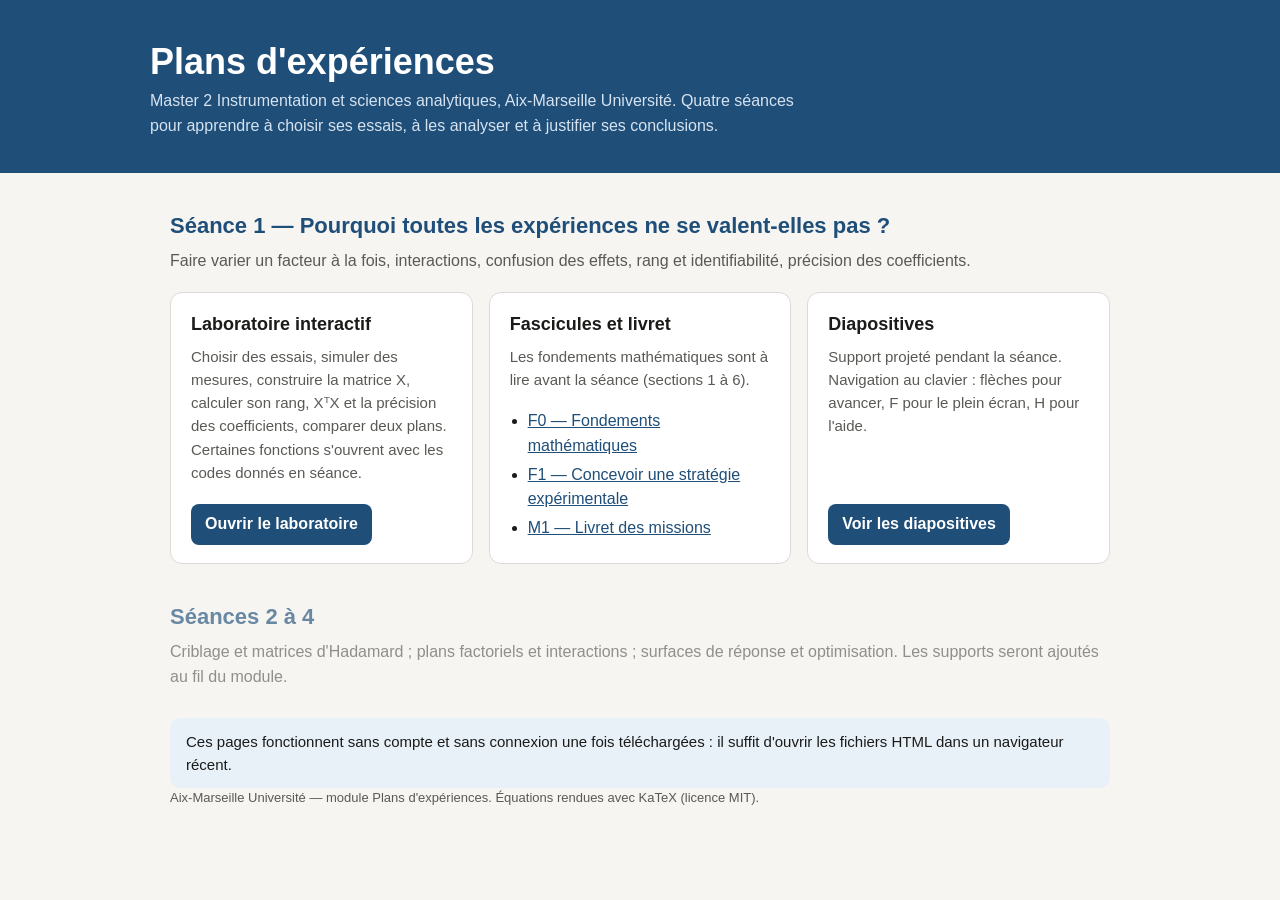
==== index.html @ aa1a0a51 "Séance 1 : diapositives, laboratoire interactif et fascicules Site étudiant du module « Plans d'expé" ====
<!doctype html>
<html lang="fr">
<head>
<meta charset="utf-8">
<meta name="viewport" content="width=device-width, initial-scale=1">
<title>Plans d'expériences — M2 Instrumentation</title>
<style>
  :root { color-scheme: light; --bg: #f6f5f2; --card: #fff; --ink: #1b1b1a; --muted: #5a5955; --line: #dcdad4; --brand: #1f4e79; --brand-soft: #e8f0f8; --accent: #b5591b; }
  @media (prefers-color-scheme: dark) {
    :root { color-scheme: dark; --bg: #18191b; --card: #222326; --ink: #ecebe7; --muted: #b3b1aa; --line: #3a3b3e; --brand: #8fb8e3; --brand-soft: #22303f; --accent: #e8955a; }
  }
  * { box-sizing: border-box; }
  body { margin: 0; background: var(--bg); color: var(--ink); font: 16px/1.55 "Segoe UI", "Helvetica Neue", Arial, sans-serif; }
  header { background: #1f4e79; color: #fff; padding: 40px 20px 34px; }
  .wrap { max-width: 980px; margin: 0 auto; padding: 0 20px; }
  header .wrap { padding: 0; }
  header p { margin: 6px 0 0; color: #d6e3f0; max-width: 680px; }
  h1 { margin: 0; font-size: clamp(26px, 4vw, 36px); line-height: 1.2; }
  h2 { font-size: 22px; margin: 36px 0 6px; color: var(--brand); }
  .lead { color: var(--muted); margin: 0 0 18px; }
  .grid { display: grid; grid-template-columns: repeat(auto-fit, minmax(260px, 1fr)); gap: 16px; }
  .card { background: var(--card); border: 1px solid var(--line); border-radius: 12px; padding: 18px 20px; display: flex; flex-direction: column; }
  .card h3 { margin: 0 0 6px; font-size: 18px; }
  .card p { margin: 0 0 14px; color: var(--muted); font-size: 15px; flex: 1; }
  .card a.btn { align-self: flex-start; background: var(--brand); color: var(--card); text-decoration: none; padding: 8px 14px; border-radius: 8px; font-weight: 600; }
  .card ul { margin: 0; padding-left: 18px; }
  .card li { margin: 4px 0; }
  a { color: var(--brand); }
  .later { opacity: .65; }
  .note { background: var(--brand-soft); border-radius: 10px; padding: 12px 16px; margin-top: 28px; font-size: 15px; }
  footer { color: var(--muted); font-size: 13px; padding: 30px 0 40px; }
</style>
</head>
<body>
<header>
  <div class="wrap">
    <h1>Plans d'expériences</h1>
    <p>Master 2 Instrumentation et sciences analytiques, Aix-Marseille Université. Quatre séances pour apprendre à choisir ses essais, à les analyser et à justifier ses conclusions.</p>
  </div>
</header>
<main class="wrap">
  <h2>Séance 1 — Pourquoi toutes les expériences ne se valent-elles pas ?</h2>
  <p class="lead">Faire varier un facteur à la fois, interactions, confusion des effets, rang et identifiabilité, précision des coefficients.</p>
  <div class="grid">
    <div class="card">
      <h3>Laboratoire interactif</h3>
      <p>Choisir des essais, simuler des mesures, construire la matrice X, calculer son rang, XᵀX et la précision des coefficients, comparer deux plans. Certaines fonctions s'ouvrent avec les codes donnés en séance.</p>
      <a class="btn" href="session_01/simulations/index.html">Ouvrir le laboratoire</a>
    </div>
    <div class="card">
      <h3>Fascicules et livret</h3>
      <p>Les fondements mathématiques sont à lire avant la séance (sections 1 à 6).</p>
      <ul>
        <li><a href="session_01/documents/F0_fondements_mathematiques.pdf">F0 — Fondements mathématiques</a></li>
        <li><a href="session_01/documents/F1_strategie_experimentale.pdf">F1 — Concevoir une stratégie expérimentale</a></li>
        <li><a href="session_01/documents/M1_livret_missions.pdf">M1 — Livret des missions</a></li>
      </ul>
    </div>
    <div class="card">
      <h3>Diapositives</h3>
      <p>Support projeté pendant la séance. Navigation au clavier : flèches pour avancer, F pour le plein écran, H pour l'aide.</p>
      <a class="btn" href="session_01/slides/S1_slides.html">Voir les diapositives</a>
    </div>
  </div>

  <h2 class="later">Séances 2 à 4</h2>
  <p class="lead later">Criblage et matrices d'Hadamard ; plans factoriels et interactions ; surfaces de réponse et optimisation. Les supports seront ajoutés au fil du module.</p>

  <div class="note">Ces pages fonctionnent sans compte et sans connexion une fois téléchargées : il suffit d'ouvrir les fichiers HTML dans un navigateur récent.</div>
</main>
<footer class="wrap">Aix-Marseille Université — module Plans d'expériences. Équations rendues avec KaTeX (licence MIT).</footer>
</body>
</html>
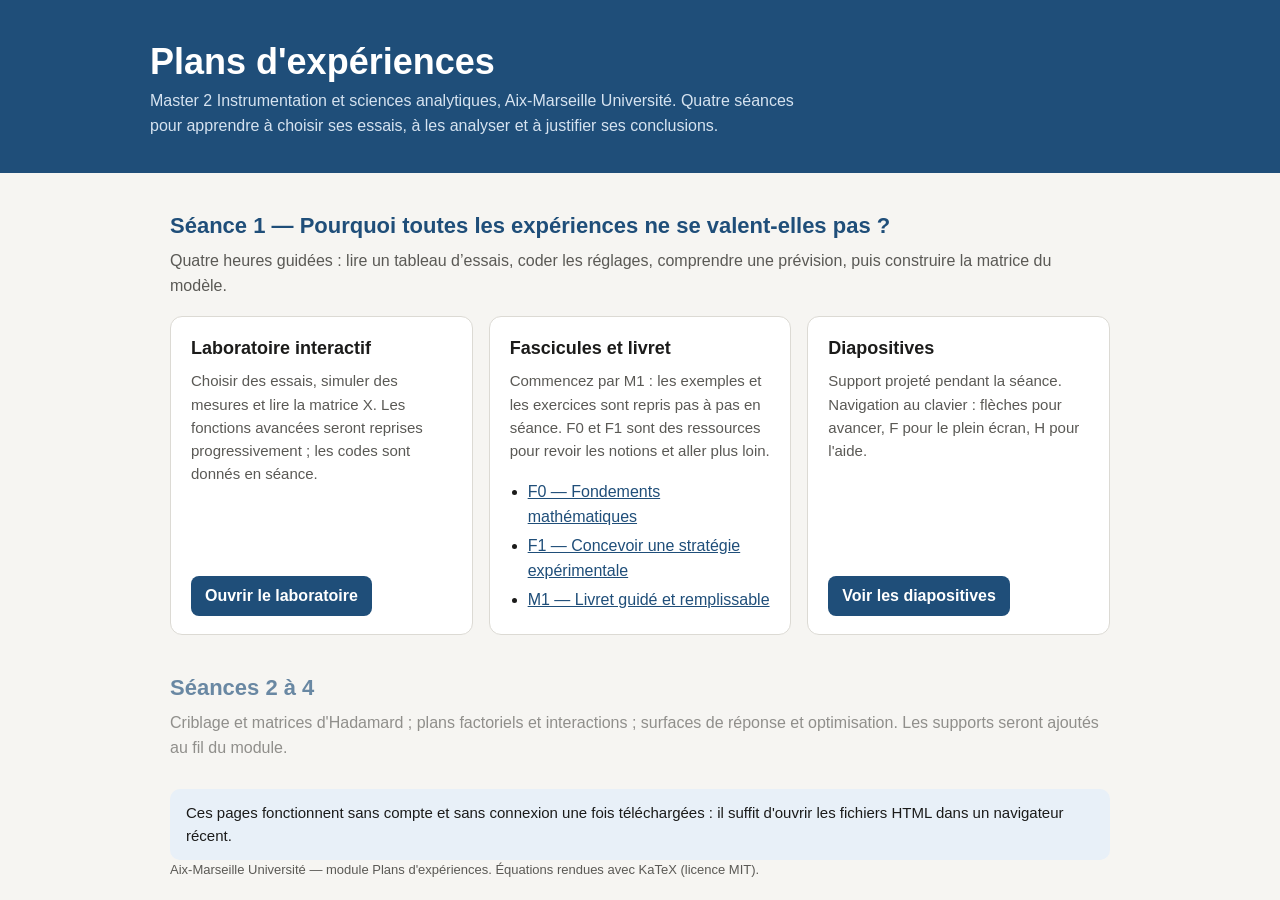
==== commit 32949d9d: "Reorganiser la seance en progression guidee de quatre heures" ====
--- a/index.html
+++ b/index.html
@@ -40,20 +40,20 @@
 </header>
 <main class="wrap">
   <h2>Séance 1 — Pourquoi toutes les expériences ne se valent-elles pas ?</h2>
-  <p class="lead">Faire varier un facteur à la fois, interactions, confusion des effets, rang et identifiabilité, précision des coefficients.</p>
+  <p class="lead">Quatre heures guidées : lire un tableau d’essais, coder les réglages, comprendre une prévision, puis construire la matrice du modèle.</p>
   <div class="grid">
     <div class="card">
       <h3>Laboratoire interactif</h3>
-      <p>Choisir des essais, simuler des mesures, construire la matrice X, calculer son rang, XᵀX et la précision des coefficients, comparer deux plans. Certaines fonctions s'ouvrent avec les codes donnés en séance.</p>
+      <p>Choisir des essais, simuler des mesures et lire la matrice X. Les fonctions avancées seront reprises progressivement ; les codes sont donnés en séance.</p>
       <a class="btn" href="session_01/simulations/index.html">Ouvrir le laboratoire</a>
     </div>
     <div class="card">
       <h3>Fascicules et livret</h3>
-      <p>Les fondements mathématiques sont à lire avant la séance (sections 1 à 6).</p>
+      <p>Commencez par M1 : les exemples et les exercices sont repris pas à pas en séance. F0 et F1 sont des ressources pour revoir les notions et aller plus loin.</p>
       <ul>
         <li><a href="session_01/documents/F0_fondements_mathematiques.pdf">F0 — Fondements mathématiques</a></li>
         <li><a href="session_01/documents/F1_strategie_experimentale.pdf">F1 — Concevoir une stratégie expérimentale</a></li>
-        <li><a href="session_01/documents/M1_livret_missions.pdf">M1 — Livret des missions</a></li>
+        <li><a href="session_01/documents/M1_livret_missions.pdf">M1 — Livret guidé et remplissable</a></li>
       </ul>
     </div>
     <div class="card">
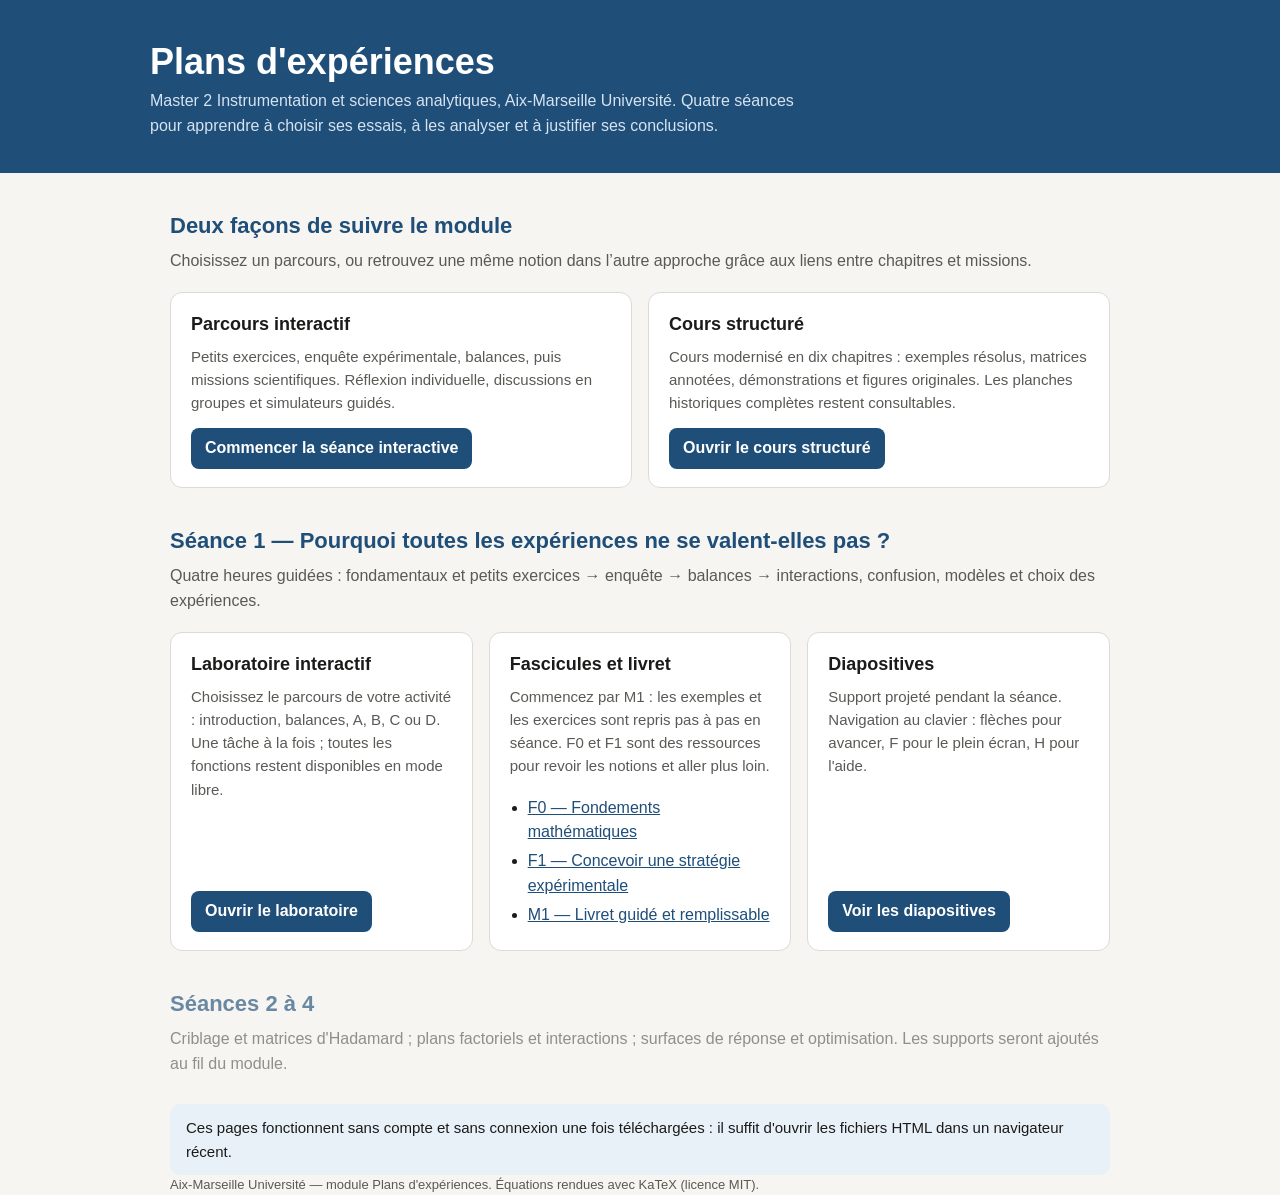
==== commit 7584580e: "Améliore S1 et ajoute un cours structuré complémentaire" ====
--- a/index.html
+++ b/index.html
@@ -39,12 +39,18 @@
   </div>
 </header>
 <main class="wrap">
+  <h2>Deux façons de suivre le module</h2>
+  <p class="lead">Choisissez un parcours, ou retrouvez une même notion dans l’autre approche grâce aux liens entre chapitres et missions.</p>
+  <div class="grid">
+    <div class="card"><h3>Parcours interactif</h3><p>Petits exercices, enquête expérimentale, balances, puis missions scientifiques. Réflexion individuelle, discussions en groupes et simulateurs guidés.</p><a class="btn" href="session_01/slides/S1_slides.html">Commencer la séance interactive</a></div>
+    <div class="card"><h3>Cours structuré</h3><p>Cours modernisé en dix chapitres : exemples résolus, matrices annotées, démonstrations et figures originales. Les planches historiques complètes restent consultables.</p><a class="btn" href="cours_structure/index.html">Ouvrir le cours structuré</a></div>
+  </div>
   <h2>Séance 1 — Pourquoi toutes les expériences ne se valent-elles pas ?</h2>
-  <p class="lead">Quatre heures guidées : lire un tableau d’essais, coder les réglages, comprendre une prévision, puis construire la matrice du modèle.</p>
+  <p class="lead">Quatre heures guidées : fondamentaux et petits exercices → enquête → balances → interactions, confusion, modèles et choix des expériences.</p>
   <div class="grid">
     <div class="card">
       <h3>Laboratoire interactif</h3>
-      <p>Choisir des essais, simuler des mesures et lire la matrice X. Les fonctions avancées seront reprises progressivement ; les codes sont donnés en séance.</p>
+      <p>Choisissez le parcours de votre activité : introduction, balances, A, B, C ou D. Une tâche à la fois ; toutes les fonctions restent disponibles en mode libre.</p>
       <a class="btn" href="session_01/simulations/index.html">Ouvrir le laboratoire</a>
     </div>
     <div class="card">
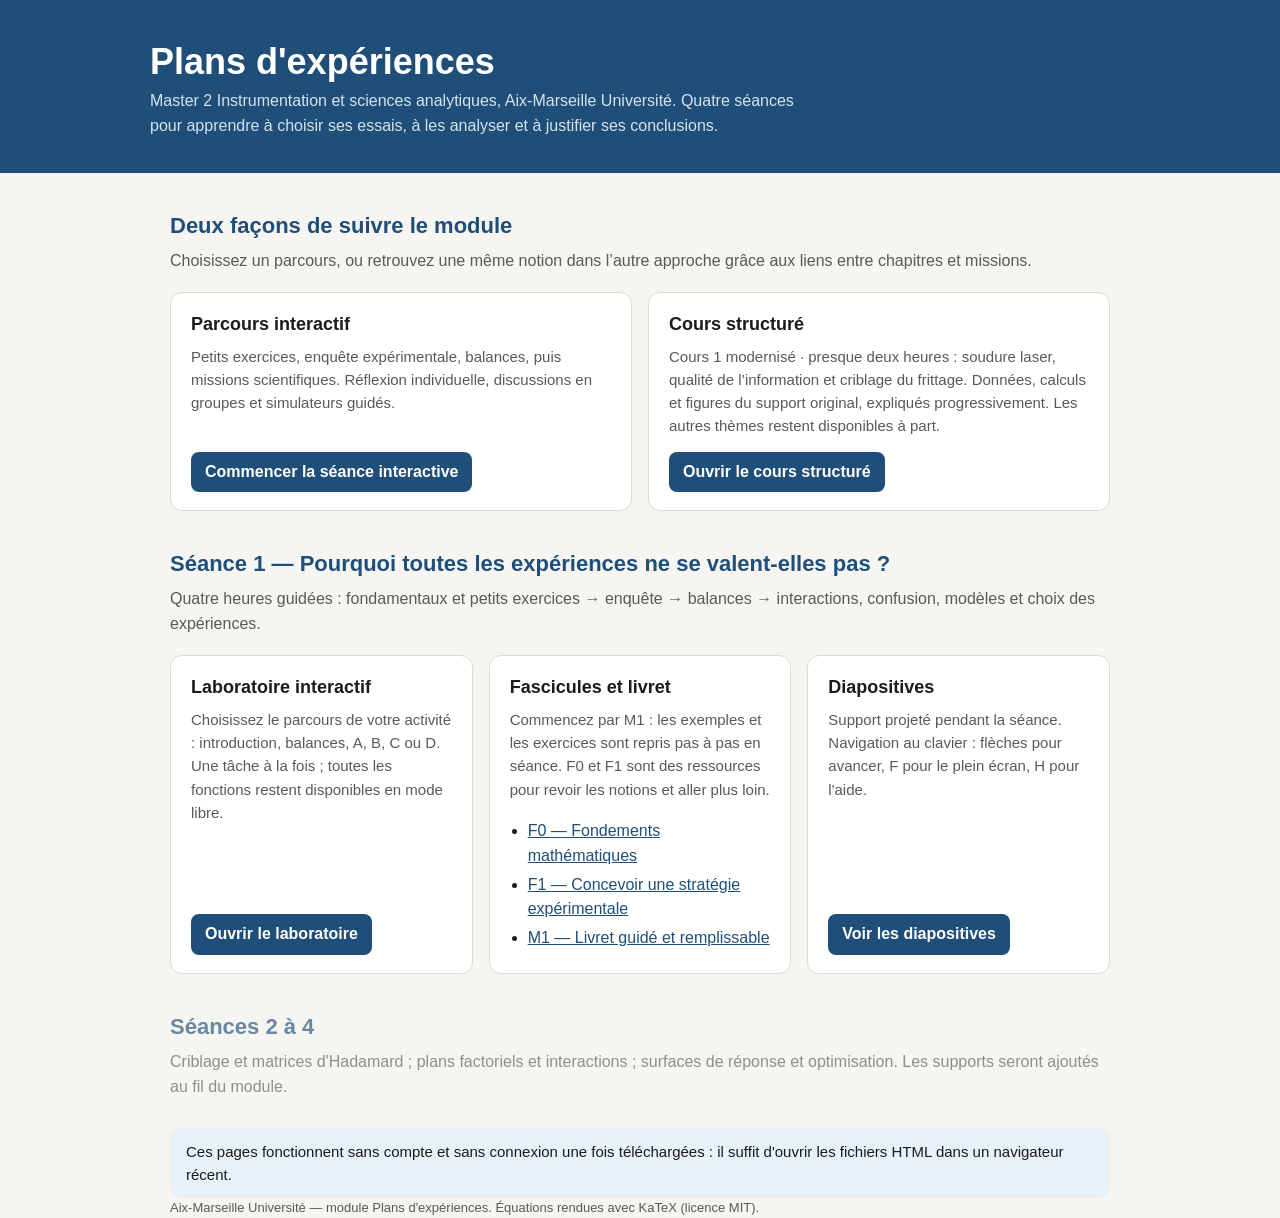
==== commit 5abfcecc: "Recentre le cours structuré sur le cours 1 et renforce les liens pédagogiques" ====
--- a/index.html
+++ b/index.html
@@ -43,7 +43,7 @@
   <p class="lead">Choisissez un parcours, ou retrouvez une même notion dans l’autre approche grâce aux liens entre chapitres et missions.</p>
   <div class="grid">
     <div class="card"><h3>Parcours interactif</h3><p>Petits exercices, enquête expérimentale, balances, puis missions scientifiques. Réflexion individuelle, discussions en groupes et simulateurs guidés.</p><a class="btn" href="session_01/slides/S1_slides.html">Commencer la séance interactive</a></div>
-    <div class="card"><h3>Cours structuré</h3><p>Cours modernisé en dix chapitres : exemples résolus, matrices annotées, démonstrations et figures originales. Les planches historiques complètes restent consultables.</p><a class="btn" href="cours_structure/index.html">Ouvrir le cours structuré</a></div>
+    <div class="card"><h3>Cours structuré</h3><p>Cours 1 modernisé · presque deux heures : soudure laser, qualité de l’information et criblage du frittage. Données, calculs et figures du support original, expliqués progressivement. Les autres thèmes restent disponibles à part.</p><a class="btn" href="cours_structure/index.html">Ouvrir le cours structuré</a></div>
   </div>
   <h2>Séance 1 — Pourquoi toutes les expériences ne se valent-elles pas ?</h2>
   <p class="lead">Quatre heures guidées : fondamentaux et petits exercices → enquête → balances → interactions, confusion, modèles et choix des expériences.</p>
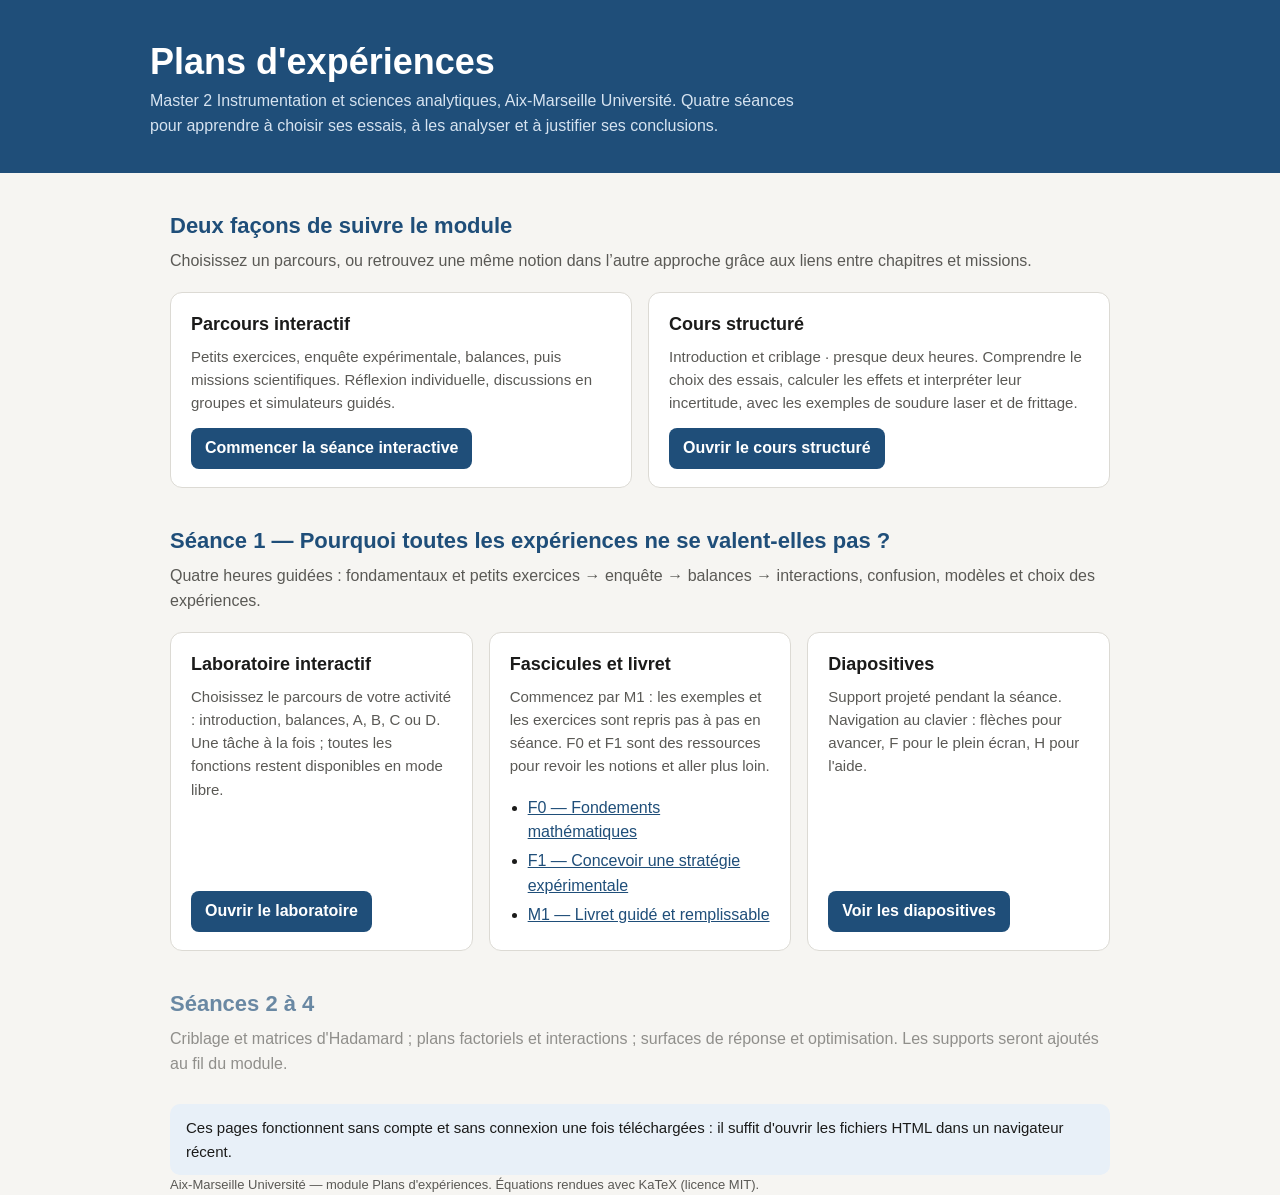
==== commit baffa63a: "Clarifier les transitions de S1 et guider les balances sous bruit" ====
--- a/index.html
+++ b/index.html
@@ -43,7 +43,7 @@
   <p class="lead">Choisissez un parcours, ou retrouvez une même notion dans l’autre approche grâce aux liens entre chapitres et missions.</p>
   <div class="grid">
     <div class="card"><h3>Parcours interactif</h3><p>Petits exercices, enquête expérimentale, balances, puis missions scientifiques. Réflexion individuelle, discussions en groupes et simulateurs guidés.</p><a class="btn" href="session_01/slides/S1_slides.html">Commencer la séance interactive</a></div>
-    <div class="card"><h3>Cours structuré</h3><p>Cours 1 modernisé · presque deux heures : soudure laser, qualité de l’information et criblage du frittage. Données, calculs et figures du support original, expliqués progressivement. Les autres thèmes restent disponibles à part.</p><a class="btn" href="cours_structure/index.html">Ouvrir le cours structuré</a></div>
+    <div class="card"><h3>Cours structuré</h3><p>Introduction et criblage · presque deux heures. Comprendre le choix des essais, calculer les effets et interpréter leur incertitude, avec les exemples de soudure laser et de frittage.</p><a class="btn" href="cours_structure/index.html">Ouvrir le cours structuré</a></div>
   </div>
   <h2>Séance 1 — Pourquoi toutes les expériences ne se valent-elles pas ?</h2>
   <p class="lead">Quatre heures guidées : fondamentaux et petits exercices → enquête → balances → interactions, confusion, modèles et choix des expériences.</p>
